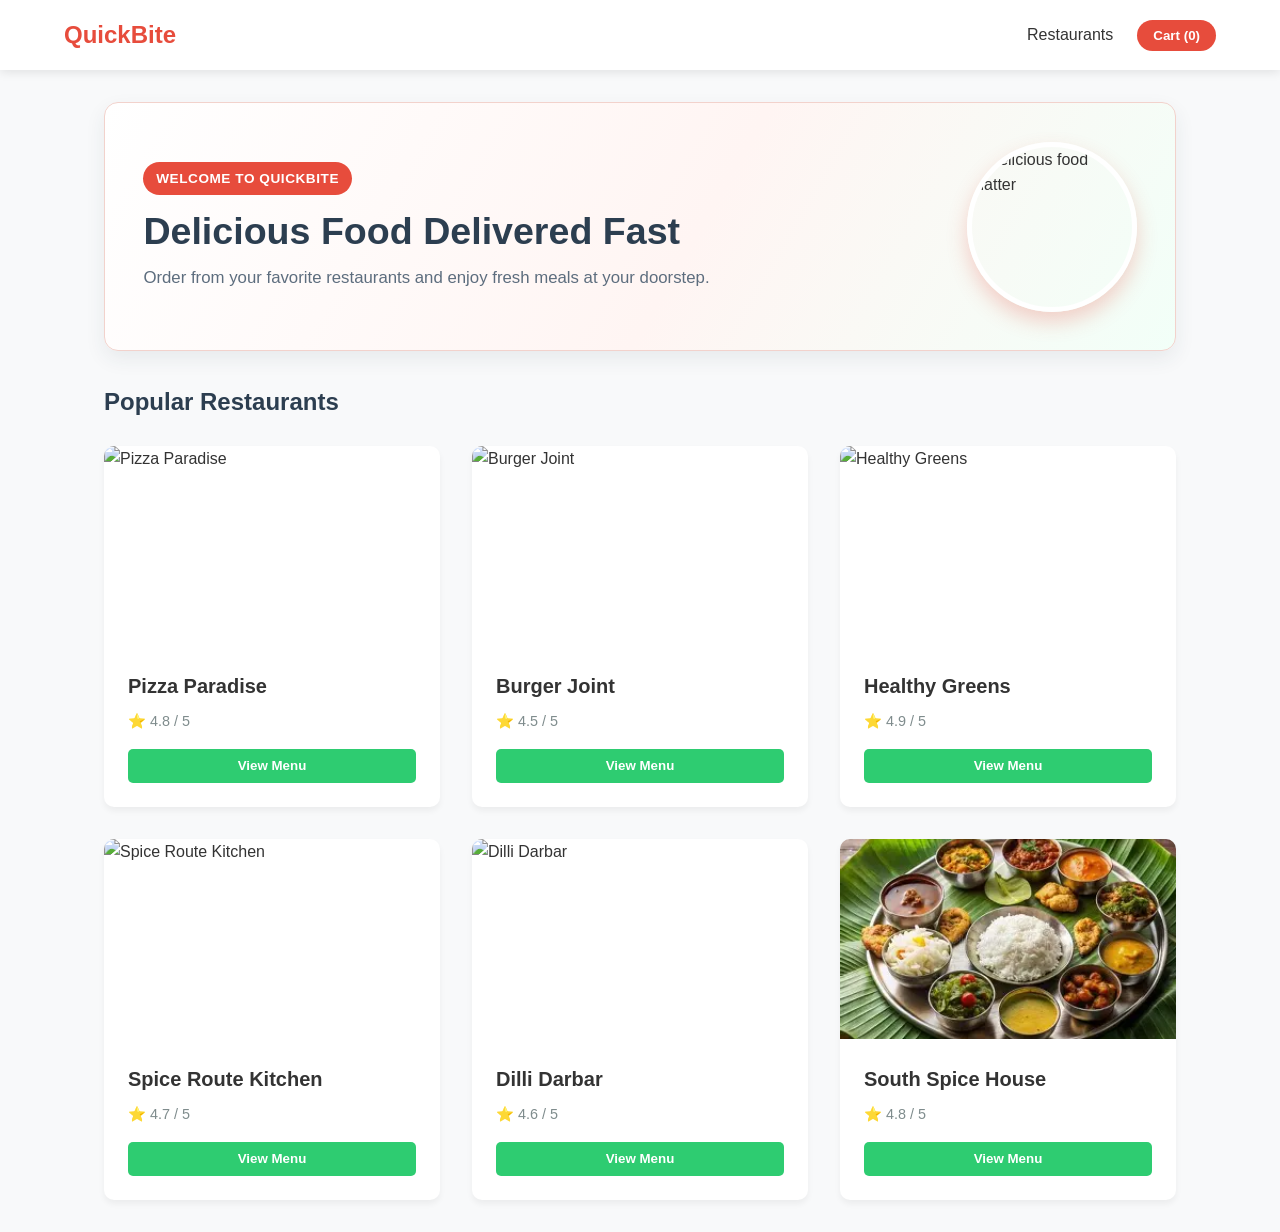
==== home.html @ 0f03024e "login and homepage" ====
<!DOCTYPE html>
<html lang="en">
<head>
    <meta charset="UTF-8">
    <meta name="viewport" content="width=device-width, initial-scale=1.0">
    <title>Smart Food Delivery</title>
    <link rel="icon" type="image/png" href="https://cdn-icons-png.flaticon.com/512/3075/3075977.png">
    <link rel="stylesheet" href="style.css">
</head>
<body>
    <nav class="navbar">
        <div class="logo" id="logo-link">QuickBite</div>
        <ul class="nav-links">
            <li><a href="#" id="home-link">Restaurants</a></li>
            <li><button id="cart-btn" class="cart-btn">Cart (<span id="cart-count">0</span>)</button></li>
        </ul>
    </nav>

    <main class="container">
        <section id="restaurants-view" class="view active">
            <div class="landing-hero">
                <div class="landing-content">
                    <p class="landing-badge" id="welcome-text">Welcome to QuickBite</p>
                    <h1>Delicious Food Delivered Fast</h1>
                    <p class="landing-subtext">Order from your favorite restaurants and enjoy fresh meals at your doorstep.</p>
                </div>
                <img class="landing-image" src="https://images.unsplash.com/photo-1504674900247-0877df9cc836?w=500&q=80" alt="Delicious food platter">
            </div>
            <h2>Popular Restaurants</h2>
            <div id="restaurants-container" class="card-grid">
            </div>
        </section>

        <section id="menu-view" class="view">
            <button id="back-btn" class="btn-secondary">&larr; Back to Restaurants</button>
            <h2 id="restaurant-name-title">Menu</h2>
            <div id="menu-container" class="card-grid">
            </div>
        </section>

        <section id="cart-view" class="view">
            <h2>Your Cart</h2>
            <div id="cart-content">
                <div class="table-responsive">
                    <table class="cart-table">
                        <thead>
                            <tr>
                                <th>Item Name</th>
                                <th>Price</th>
                                <th>Quantity</th>
                                <th>Subtotal</th>
                                <th>Action</th>
                            </tr>
                        </thead>
                        <tbody id="cart-tbody">
                        </tbody>
                        <tfoot>
                            <tr>
                                <td colspan="3" class="text-right"><strong>Total Cost:</strong></td>
                                <td colspan="2"><strong>₹<span id="cart-total">0.00</span></strong></td>
                            </tr>
                        </tfoot>
                    </table>
                </div>

                <div class="checkout-form-container">
                    <h3>Delivery Details</h3>
                    <form id="checkout-form">
                        <div class="form-group">
                            <label for="customer-name">Full Name</label>
                            <input type="text" id="customer-name" name="customer-name" required placeholder="Aarav Sharma">
                        </div>
                        <div class="form-group">
                            <label for="customer-address">Delivery Address</label>
                            <textarea id="customer-address" name="customer-address" required placeholder="Flat 302, MG Road, Bengaluru"></textarea>
                        </div>
                        <div class="form-group">
                            <label for="customer-contact">Contact Number</label>
                            <input type="tel" id="customer-contact" name="customer-contact" required placeholder="9876543210" maxlength="10" minlength="10" pattern="[0-9]{10}" inputmode="numeric" title="Please enter exactly 10 digits">
                        </div>
                        <button type="submit" class="btn-primary btn-block">Place Order</button>
                    </form>
                </div>
            </div>

            <div id="empty-cart-msg" class="empty-msg">
                <p>Your cart is currently empty.</p>
                <button id="start-shopping-btn" class="btn-primary">Browse Restaurants</button>
            </div>
        </section>
    </main>

    <script src="script.js"></script>
</body>
</html>
---- style.css ----
/* Reset and Base Styles */
* {
    margin: 0;
    padding: 0;
    box-sizing: border-box;
    font-family: 'Segoe UI', Tahoma, Geneva, Verdana, sans-serif;
}

body {
    background-color: #f8f9fa;
    color: #333;
    line-height: 1.6;
}

/* Navigation Bar */
.navbar {
    position: sticky;
    top: 0;
    background-color: #fff;
    box-shadow: 0 2px 10px rgba(0,0,0,0.1);
    display: flex;
    justify-content: space-between;
    align-items: center;
    padding: 1rem 5%;
    z-index: 1000;
}

.logo {
    font-size: 1.5rem;
    font-weight: bold;
    color: #e74c3c;
    cursor: pointer;
}

.nav-links {
    list-style: none;
    display: flex;
    align-items: center;
    gap: 1.5rem;
}

.nav-links a {
    text-decoration: none;
    color: #333;
    font-weight: 500;
    transition: color 0.3s;
}

.nav-links a:hover {
    color: #e74c3c;
}

.cart-btn {
    background-color: #e74c3c;
    color: white;
    border: none;
    padding: 0.5rem 1rem;
    border-radius: 20px;
    cursor: pointer;
    font-weight: bold;
    transition: background-color 0.3s, transform 0.2s;
}

.cart-btn:hover {
    background-color: #c0392b;
    transform: scale(1.05);
}

/* Main Container & Views */
.container {
    max-width: 1200px;
    margin: 2rem auto;
    padding: 0 5%;
}

.view {
    display: none;
    animation: fadeIn 0.4s ease-in-out;
}

.view.active {
    display: block;
}

@keyframes fadeIn {
    from { opacity: 0; transform: translateY(10px); }
    to { opacity: 1; transform: translateY(0); }
}

h2 {
    margin-bottom: 1.5rem;
    color: #2c3e50;
}

/* Landing Hero */
.landing-hero {
    background: linear-gradient(120deg, #fff 0%, #fff5f3 55%, #f2fff8 100%);
    border: 1px solid #f2d2cc;
    border-radius: 14px;
    padding: 2.4rem;
    margin-bottom: 2rem;
    box-shadow: 0 8px 20px rgba(44, 62, 80, 0.08);
    display: flex;
    align-items: center;
    justify-content: space-between;
    gap: 1.5rem;
}

.landing-content {
    flex: 1;
}

.landing-badge {
    display: inline-block;
    background-color: #e74c3c;
    color: #fff;
    font-size: 0.85rem;
    font-weight: 600;
    letter-spacing: 0.04em;
    text-transform: uppercase;
    padding: 0.35rem 0.8rem;
    border-radius: 999px;
    margin-bottom: 0.9rem;
}

.landing-hero h1 {
    color: #2c3e50;
    font-size: 2.35rem;
    line-height: 1.2;
    margin-bottom: 0.65rem;
}

.landing-subtext {
    color: #5d6d7e;
    max-width: 650px;
    font-size: 1.05rem;
}

.landing-image {
    width: 170px;
    height: 170px;
    object-fit: cover;
    border-radius: 50%;
    border: 5px solid #ffffff;
    box-shadow: 0 10px 20px rgba(231, 76, 60, 0.25);
}

/* Grid Layout */
.card-grid {
    display: flex;
    flex-wrap: wrap;
    gap: 2rem;
}

/* Cards */
.card {
    background: #fff;
    border-radius: 10px;
    overflow: hidden;
    box-shadow: 0 4px 6px rgba(0,0,0,0.05);
    flex: 1 1 calc(33.333% - 2rem);
    min-width: 280px;
    transition: transform 0.3s, box-shadow 0.3s;
    cursor: pointer;
    display: flex;
    flex-direction: column;
}

.card:hover {
    transform: translateY(-5px);
    box-shadow: 0 10px 20px rgba(0,0,0,0.15);
}

.card-img {
    width: 100%;
    height: 200px;
    object-fit: cover;
}

.card-body {
    padding: 1.5rem;
    display: flex;
    flex-direction: column;
    flex-grow: 1;
}

.card-title {
    font-size: 1.25rem;
    margin-bottom: 0.5rem;
}

.card-info {
    color: #7f8c8d;
    font-size: 0.9rem;
    margin-bottom: 1rem;
}

.card-price {
    font-weight: bold;
    color: #e74c3c;
    font-size: 1.2rem;
    margin-top: auto;
    margin-bottom: 1rem;
}

/* Buttons */
.btn-primary, .btn-secondary, .btn-danger {
    padding: 0.6rem 1.2rem;
    border: none;
    border-radius: 5px;
    cursor: pointer;
    font-weight: 600;
    transition: all 0.2s;
}

.btn-primary {
    background-color: #2ecc71;
    color: white;
}
.btn-primary:hover {
    background-color: #27ae60;
    transform: scale(1.02);
}

.btn-secondary {
    background-color: #ecf0f1;
    color: #333;
    margin-bottom: 1.5rem;
}
.btn-secondary:hover {
    background-color: #bdc3c7;
}

.btn-danger {
    background-color: #e74c3c;
    color: white;
    padding: 0.4rem 0.8rem;
    font-size: 0.9rem;
}
.btn-danger:hover {
    background-color: #c0392b;
}

.btn-block {
    display: block;
    width: 100%;
    padding: 1rem;
    font-size: 1.1rem;
}

/* Login Page */
.login-container {
    min-height: calc(100vh - 120px);
    display: flex;
    align-items: center;
    justify-content: center;
}

.login-card {
    background: #fff;
    width: 100%;
    max-width: 460px;
    padding: 2rem;
    border-radius: 12px;
    box-shadow: 0 12px 30px rgba(0, 0, 0, 0.08);
}

.login-card h2 {
    margin-bottom: 1.25rem;
    text-align: center;
}

.login-form .form-group {
    margin-bottom: 1.25rem;
}

.login-error {
    min-height: 1.4rem;
    margin-top: -0.5rem;
    margin-bottom: 0.75rem;
    color: #c0392b;
    font-size: 0.92rem;
    font-weight: 600;
}

/* Table */
.table-responsive {
    overflow-x: auto;
    margin-bottom: 2rem;
}

.cart-table {
    width: 100%;
    border-collapse: collapse;
    background: #fff;
    box-shadow: 0 2px 5px rgba(0,0,0,0.05);
    border-radius: 8px;
    overflow: hidden;
}

.cart-table th, .cart-table td {
    padding: 1rem;
    text-align: left;
    border-bottom: 1px solid #ecf0f1;
}

.cart-table th {
    background-color: #f8f9fa;
    color: #2c3e50;
    font-weight: 600;
}

.cart-table tfoot td {
    background-color: #f8f9fa;
    font-size: 1.1rem;
}

.text-right {
    text-align: right !important;
}

.qty-control {
    display: flex;
    align-items: center;
    gap: 0.5rem;
}
.qty-btn {
    width: 25px;
    height: 25px;
    border: 1px solid #ccc;
    background: #fff;
    cursor: pointer;
    border-radius: 4px;
}

/* Forms */
.checkout-form-container {
    background: #fff;
    padding: 2rem;
    border-radius: 8px;
    box-shadow: 0 4px 6px rgba(0,0,0,0.05);
    max-width: 600px;
}

.form-group {
    margin-bottom: 1.5rem;
}

.form-group label {
    display: block;
    margin-bottom: 0.5rem;
    font-weight: 500;
    color: #34495e;
}

.form-group input, .form-group textarea {
    width: 100%;
    padding: 0.8rem;
    border: 1px solid #bdc3c7;
    border-radius: 5px;
    font-size: 1rem;
    transition: border-color 0.3s;
}

.form-group input:focus, .form-group textarea:focus {
    outline: none;
    border-color: #3498db;
}

/* Utility */
.empty-msg {
    text-align: center;
    padding: 3rem;
    background: #fff;
    border-radius: 8px;
}
.empty-msg p {
    font-size: 1.2rem;
    margin-bottom: 1rem;
    color: #7f8c8d;
}

/* Responsive Media Queries */
@media (max-width: 768px) {
    .landing-hero {
        padding: 1.4rem;
        flex-direction: column;
        align-items: flex-start;
    }
    .landing-hero h1 {
        font-size: 1.55rem;
    }
    .landing-image {
        width: 110px;
        height: 110px;
    }
    .card-grid {
        flex-direction: column;
    }
    .card {
        width: 100%;
    }
    .nav-links {
        gap: 1rem;
    }
    .cart-table th, .cart-table td {
        padding: 0.5rem;
    }
}
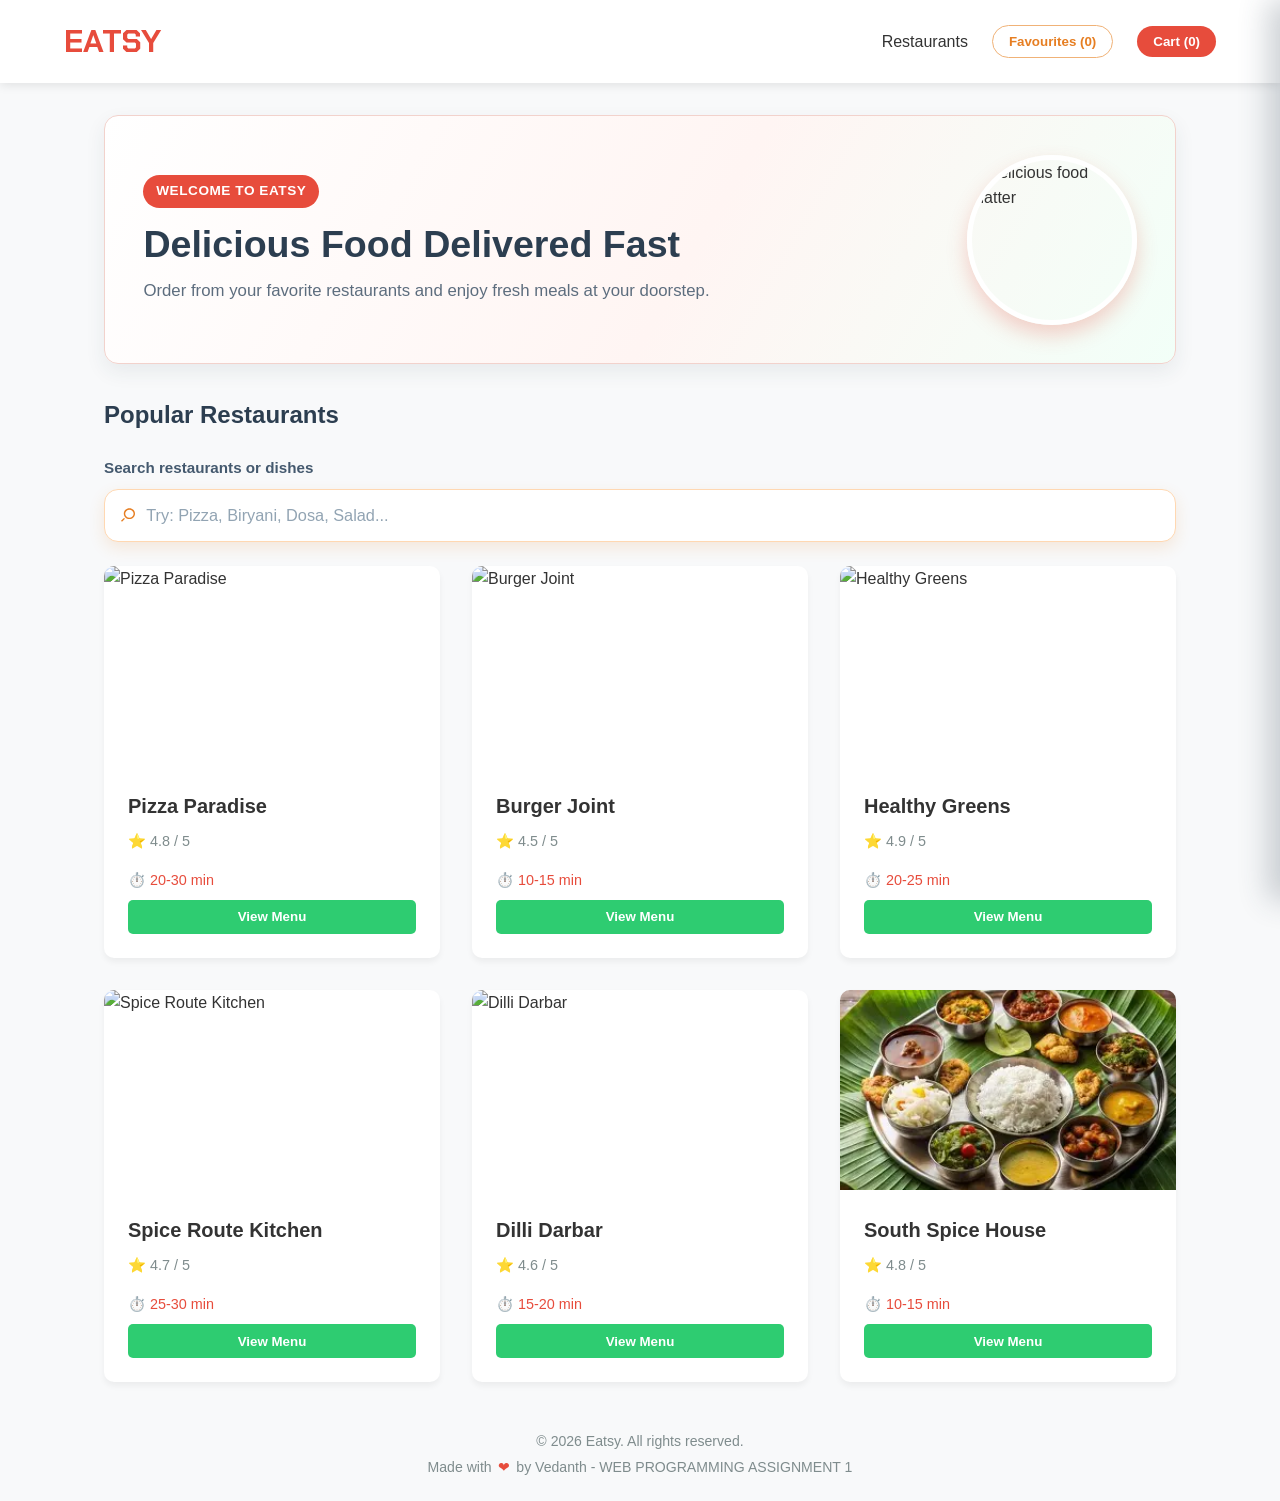
==== commit bf4e932c: "Add files via upload" ====
--- a/home.html
+++ b/home.html
@@ -3,15 +3,16 @@
 <head>
     <meta charset="UTF-8">
     <meta name="viewport" content="width=device-width, initial-scale=1.0">
-    <title>Smart Food Delivery</title>
+    <title>Eatsy</title>
     <link rel="icon" type="image/png" href="https://cdn-icons-png.flaticon.com/512/3075/3075977.png">
     <link rel="stylesheet" href="style.css">
 </head>
 <body>
     <nav class="navbar">
-        <div class="logo" id="logo-link">QuickBite</div>
+        <div class="logo" id="logo-link">EATSY</div>
         <ul class="nav-links">
             <li><a href="#" id="home-link">Restaurants</a></li>
+            <li><button id="favourites-btn" class="favourites-btn">Favourites (<span id="favourites-count">0</span>)</button></li>
             <li><button id="cart-btn" class="cart-btn">Cart (<span id="cart-count">0</span>)</button></li>
         </ul>
     </nav>
@@ -20,13 +21,20 @@
         <section id="restaurants-view" class="view active">
             <div class="landing-hero">
                 <div class="landing-content">
-                    <p class="landing-badge" id="welcome-text">Welcome to QuickBite</p>
+                    <p class="landing-badge" id="welcome-text">Welcome to Eatsy</p>
                     <h1>Delicious Food Delivered Fast</h1>
                     <p class="landing-subtext">Order from your favorite restaurants and enjoy fresh meals at your doorstep.</p>
                 </div>
                 <img class="landing-image" src="https://images.unsplash.com/photo-1504674900247-0877df9cc836?w=500&q=80" alt="Delicious food platter">
             </div>
             <h2>Popular Restaurants</h2>
+            <div class="restaurant-search-wrap">
+                <label for="restaurant-search" class="restaurant-search-label">Search restaurants or dishes</label>
+                <div class="restaurant-search-box">
+                    <img class="restaurant-search-icon" src="search-icon-b.svg" alt="" aria-hidden="true">
+                    <input id="restaurant-search" type="search" placeholder="Try: Pizza, Biryani, Dosa, Salad..." autocomplete="off">
+                </div>
+            </div>
             <div id="restaurants-container" class="card-grid">
             </div>
         </section>
@@ -38,8 +46,11 @@
             </div>
         </section>
 
-        <section id="cart-view" class="view">
-            <h2>Your Cart</h2>
+        <section id="cart-view" class="cart-drawer" aria-hidden="true">
+            <div class="cart-drawer-header">
+                <h2>Your Cart</h2>
+                <button id="close-cart-btn" class="close-cart-btn" aria-label="Close cart">✕</button>
+            </div>
             <div id="cart-content">
                 <div class="table-responsive">
                     <table class="cart-table">
@@ -90,6 +101,24 @@
         </section>
     </main>
 
+    <footer class="site-footer">
+        <p>© 2026 Eatsy. All rights reserved.</p>
+        <p class="site-footer-credit">Made with <span class="footer-heart" aria-hidden="true">❤</span> by Vedanth - WEB PROGRAMMING ASSIGNMENT 1</p>
+    </footer>
+
+    <div id="favourites-overlay" class="favourites-overlay" aria-hidden="true">
+        <div class="favourites-panel" role="dialog" aria-label="Favourite items" aria-modal="true">
+            <div class="favourites-header">
+                <h3>Your Favourites</h3>
+                <button id="close-favourites-btn" class="close-favourites-btn" aria-label="Close favourites">✕</button>
+            </div>
+            <div id="favourites-list" class="favourites-list"></div>
+        </div>
+    </div>
+
+    <div id="cart-overlay" class="cart-overlay" aria-hidden="true"></div>
+    <div id="toast-notification" class="toast-notification" aria-live="polite"></div>
+
     <script src="script.js"></script>
 </body>
 </html>
--- a/style.css
+++ b/style.css
@@ -1,3 +1,5 @@
+@import url('https://fonts.googleapis.com/css2?family=Chakra+Petch:wght@600;700&display=swap');
+
 /* Reset and Base Styles */
 * {
     margin: 0;
@@ -26,10 +28,31 @@
 }
 
 .logo {
-    font-size: 1.5rem;
+    font-size: 2rem;
+    font-family: 'Chakra Petch', 'Segoe UI', Tahoma, Geneva, Verdana, sans-serif;
     font-weight: bold;
     color: #e74c3c;
     cursor: pointer;
+    letter-spacing: 0.01em;
+    animation: logoGlow 4.8s ease-in-out infinite;
+    transition: transform 0.28s ease, text-shadow 0.28s ease, letter-spacing 0.28s ease;
+}
+
+.logo:hover {
+    transform: translateY(-1px);
+    letter-spacing: 0.02em;
+    text-shadow: 0 6px 16px rgba(231, 76, 60, 0.28);
+}
+
+@keyframes logoGlow {
+    0%, 100% {
+        text-shadow: 0 0 0 rgba(231, 76, 60, 0);
+        opacity: 0.96;
+    }
+    50% {
+        text-shadow: 0 4px 12px rgba(231, 76, 60, 0.22);
+        opacity: 1;
+    }
 }
 
 .nav-links {
@@ -48,6 +71,23 @@
 
 .nav-links a:hover {
     color: #e74c3c;
+}
+
+.favourites-btn {
+    background-color: #fff;
+    color: #e67e22;
+    border: 1.5px solid #f0b277;
+    padding: 0.5rem 1rem;
+    border-radius: 20px;
+    cursor: pointer;
+    font-weight: 700;
+    transition: background-color 0.25s, color 0.25s, transform 0.2s;
+}
+
+.favourites-btn:hover {
+    background-color: #fff2e6;
+    color: #d35400;
+    transform: scale(1.05);
 }
 
 .cart-btn {
@@ -66,6 +106,167 @@
     transform: scale(1.05);
 }
 
+.menu-card .card-body {
+    position: relative;
+    padding-top: 2.3rem;
+}
+
+.favourite-toggle-btn {
+    position: absolute;
+    top: 0.75rem;
+    right: 0.85rem;
+    border: none;
+    background: #fff0e2;
+    color: #f0a66c;
+    width: 34px;
+    height: 34px;
+    border-radius: 50%;
+    font-size: 1rem;
+    cursor: pointer;
+    transition: transform 0.2s, background-color 0.2s, color 0.2s;
+}
+
+.favourite-toggle-btn:hover {
+    transform: scale(1.08);
+}
+
+.favourite-toggle-btn.active {
+    background: #ffe4cf;
+    color: #e67e22;
+}
+
+.favourites-overlay {
+    position: fixed;
+    inset: 0;
+    background: rgba(20, 30, 48, 0.42);
+    opacity: 0;
+    pointer-events: none;
+    display: flex;
+    align-items: center;
+    justify-content: center;
+    padding: 1.2rem;
+    transition: opacity 0.25s ease;
+    z-index: 1200;
+}
+
+.favourites-overlay.open {
+    opacity: 1;
+    pointer-events: auto;
+}
+
+.favourites-panel {
+    width: fit-content;
+    max-width: min(1020px, 100%);
+    max-height: 82vh;
+    overflow-y: auto;
+    background: #fff;
+    border-radius: 14px;
+    border: 1px solid #ffd6b1;
+    box-shadow: 0 14px 32px rgba(44, 62, 80, 0.24);
+    padding: 1rem 1rem 1.2rem;
+}
+
+.favourites-header {
+    display: flex;
+    align-items: center;
+    justify-content: space-between;
+    margin-bottom: 0.9rem;
+}
+
+.favourites-header h3 {
+    color: #2c3e50;
+}
+
+.close-favourites-btn {
+    border: none;
+    background: #ecf0f1;
+    color: #2c3e50;
+    width: 34px;
+    height: 34px;
+    border-radius: 50%;
+    font-size: 1rem;
+    font-weight: 700;
+    cursor: pointer;
+}
+
+.favourites-list {
+    display: grid;
+    grid-template-columns: repeat(var(--favourites-columns, 1), minmax(260px, 300px));
+    gap: 0.85rem;
+    justify-content: center;
+}
+
+.favourite-item-card {
+    border: 1px solid #f0e4da;
+    border-radius: 10px;
+    padding: 0.95rem;
+    background: #fff;
+    display: flex;
+    flex-direction: column;
+    gap: 0.5rem;
+    width: 100%;
+}
+
+.favourite-item-card img {
+    width: 100%;
+    height: 130px;
+    object-fit: cover;
+    border-radius: 8px;
+}
+
+.favourite-item-card h4 {
+    color: #2c3e50;
+    font-size: 1rem;
+}
+
+.favourite-item-card p {
+    color: #6d7f90;
+    font-size: 0.88rem;
+}
+
+.favourite-actions {
+    margin-top: auto;
+    display: grid;
+    grid-template-columns: repeat(3, minmax(0, 1fr));
+    gap: 0.45rem;
+    align-items: stretch;
+}
+
+.favourite-actions .btn-primary,
+.favourite-actions .btn-secondary,
+.favourite-actions .btn-danger {
+    width: 100%;
+    margin: 0;
+    padding: 0.62rem 0.85rem;
+    min-height: 44px;
+    text-align: center;
+    display: inline-flex;
+    align-items: center;
+    justify-content: center;
+}
+
+.toast-notification {
+    position: fixed;
+    right: 1rem;
+    bottom: 1.15rem;
+    background: linear-gradient(135deg, #e67e22, #d35400);
+    color: #fff;
+    padding: 0.75rem 0.95rem;
+    border-radius: 10px;
+    box-shadow: 0 10px 20px rgba(211, 84, 0, 0.28);
+    opacity: 0;
+    transform: translateY(16px);
+    transition: opacity 0.25s, transform 0.25s;
+    z-index: 1300;
+    pointer-events: none;
+    font-weight: 600;
+}
+
+.toast-notification.show {
+    opacity: 1;
+    transform: translateY(0);
+}
+
 /* Main Container & Views */
 .container {
     max-width: 1200px;
@@ -82,6 +283,71 @@
     display: block;
 }
 
+/* Cart Drawer */
+.cart-overlay {
+    position: fixed;
+    inset: 0;
+    background: rgba(20, 30, 48, 0.35);
+    opacity: 0;
+    pointer-events: none;
+    transition: opacity 0.28s ease;
+    z-index: 1090;
+}
+
+.cart-overlay.open {
+    opacity: 1;
+    pointer-events: auto;
+}
+
+.cart-drawer {
+    position: fixed;
+    top: 0;
+    right: 0;
+    width: min(520px, 100%);
+    height: 100vh;
+    background: #f8f9fa;
+    box-shadow: -12px 0 28px rgba(44, 62, 80, 0.24);
+    transform: translateX(100%);
+    transition: transform 0.28s ease;
+    z-index: 1100;
+    overflow-y: auto;
+    padding: 1.2rem 1.35rem 2rem;
+}
+
+.cart-drawer.open {
+    transform: translateX(0);
+}
+
+.cart-drawer-header {
+    display: flex;
+    align-items: center;
+    justify-content: space-between;
+    gap: 1rem;
+    margin-bottom: 1rem;
+}
+
+.cart-drawer-header h2 {
+    margin-bottom: 0;
+}
+
+.close-cart-btn {
+    border: none;
+    background: #ecf0f1;
+    color: #2c3e50;
+    width: 34px;
+    height: 34px;
+    border-radius: 50%;
+    font-size: 1rem;
+    font-weight: 700;
+    cursor: pointer;
+    transition: background-color 0.2s, transform 0.2s;
+}
+
+.close-cart-btn:hover {
+    background: #d6dde0;
+    transform: scale(1.04);
+}
+
 @keyframes fadeIn {
     from { opacity: 0; transform: translateY(10px); }
     to { opacity: 1; transform: translateY(0); }
@@ -90,6 +356,68 @@
 h2 {
     margin-bottom: 1.5rem;
     color: #2c3e50;
+}
+
+/* Restaurant Search */
+.restaurant-search-wrap {
+    margin: -0.2rem 0 1.5rem;
+    width: 100%;
+}
+
+.restaurant-search-label {
+    display: inline-block;
+    margin-bottom: 0.55rem;
+    color: #44596e;
+    font-weight: 600;
+    font-size: 0.95rem;
+}
+
+.restaurant-search-box {
+    display: flex;
+    align-items: center;
+    background: #fff;
+    border: 1px solid #ffd8b2;
+    border-radius: 14px;
+    box-shadow: 0 6px 16px rgba(230, 126, 34, 0.14);
+    transition: border-color 0.25s, box-shadow 0.25s, transform 0.2s;
+    width: 100%;
+    max-width: 100%;
+}
+
+.restaurant-search-box:focus-within {
+    border-color: #e67e22;
+    box-shadow: 0 10px 22px rgba(230, 126, 34, 0.24);
+    transform: translateY(-1px);
+}
+
+.restaurant-search-icon {
+    padding-left: 1rem;
+    width: 30px;
+    height: 30px;
+    flex-shrink: 0;
+    opacity: 1;
+}
+
+#restaurant-search {
+    width: 100%;
+    border: none;
+    outline: none;
+    padding: 0.98rem 1rem 0.98rem 0.7rem;
+    border-radius: 14px;
+    font-size: 1.02rem;
+    font-weight: 500;
+    background: transparent;
+    color: #2c3e50;
+}
+
+#restaurant-search::placeholder {
+    color: #92a4b3;
+}
+
+.search-match {
+    color: #2f8a57;
+    font-size: 0.84rem;
+    margin-top: -0.45rem;
 }
 
 /* Landing Hero */
@@ -195,6 +523,12 @@
     margin-bottom: 1rem;
 }
 
+.delivery-info {
+    color: #e74c3c;
+    font-weight: 500;
+    margin-bottom: 0.5rem;
+}
+
 .card-price {
     font-weight: bold;
     color: #e74c3c;
@@ -225,10 +559,13 @@
 .btn-secondary {
     background-color: #ecf0f1;
     color: #333;
-    margin-bottom: 1.5rem;
 }
 .btn-secondary:hover {
     background-color: #bdc3c7;
+}
+
+#back-btn {
+    margin-bottom: 1.5rem;
 }
 
 .btn-danger {
@@ -254,6 +591,10 @@
     display: flex;
     align-items: center;
     justify-content: center;
+    background: linear-gradient(135deg, #fff7ee 0%, #ffe9d3 48%, #fff4e9 100%);
+    border: 1px solid #ffd6b1;
+    border-radius: 14px;
+    box-shadow: 0 10px 24px rgba(230, 126, 34, 0.12);
 }
 
 .login-card {
@@ -262,16 +603,39 @@
     max-width: 460px;
     padding: 2rem;
     border-radius: 12px;
-    box-shadow: 0 12px 30px rgba(0, 0, 0, 0.08);
+    border: 1px solid #ffd6b1;
+    box-shadow: 0 14px 30px rgba(230, 126, 34, 0.16);
 }
 
 .login-card h2 {
     margin-bottom: 1.25rem;
     text-align: center;
+    color: #d35400;
 }
 
 .login-form .form-group {
     margin-bottom: 1.25rem;
+}
+
+.login-form .form-group label {
+    color: #8a4d1f;
+}
+
+.login-form .form-group input {
+    border-color: #f1c79d;
+}
+
+.login-form .form-group input:focus {
+    border-color: #e67e22;
+    box-shadow: 0 0 0 3px rgba(230, 126, 34, 0.14);
+}
+
+.login-card .btn-primary {
+    background-color: #e67e22;
+}
+
+.login-card .btn-primary:hover {
+    background-color: #d35400;
 }
 
 .login-error {
@@ -380,6 +744,27 @@
     color: #7f8c8d;
 }
 
+.site-footer {
+    text-align: center;
+    padding: 1rem 5% 1.4rem;
+}
+
+.site-footer p {
+    color: #7f8c8d;
+    font-size: 0.88rem;
+}
+
+.site-footer-credit {
+    margin-top: 0.2rem;
+    font-size: 0.85rem;
+    color: #5d6d7e;
+}
+
+.footer-heart {
+    color: #e74c3c;
+    margin: 0 0.15rem;
+}
+
 /* Responsive Media Queries */
 @media (max-width: 768px) {
     .landing-hero {
@@ -400,10 +785,19 @@
     .card {
         width: 100%;
     }
+    .restaurant-search-wrap {
+        margin-top: -0.2rem;
+    }
+    .restaurant-search-box {
+        max-width: 100%;
+    }
     .nav-links {
         gap: 1rem;
     }
+    .favourites-panel {
+        max-height: 88vh;
+    }
     .cart-table th, .cart-table td {
         padding: 0.5rem;
     }
-}
+}
